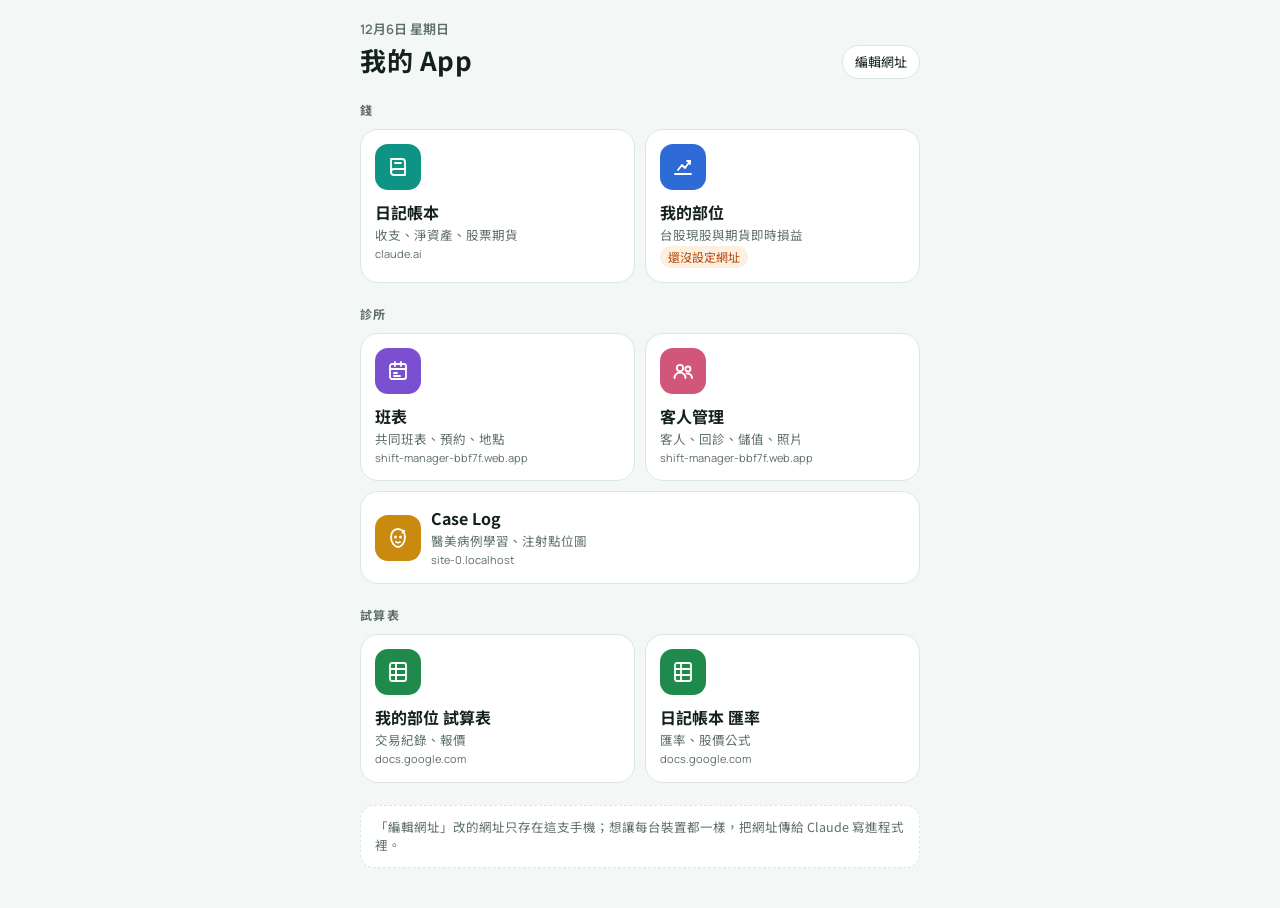
==== apps/index.html @ 2adb65c8 "Add 我的 App launcher PWA under apps/; Case Log SW only clears its own caches Co-Authored-By: Claude O" ====
<!doctype html>
<html lang="zh-Hant-TW">
<head>
<meta charset="utf-8">
<meta name="viewport" content="width=device-width,initial-scale=1,viewport-fit=cover">
<title>我的 App</title>
<meta name="theme-color" content="#F3F7F6" media="(prefers-color-scheme: light)">
<meta name="theme-color" content="#0E1615" media="(prefers-color-scheme: dark)">
<meta name="apple-mobile-web-app-capable" content="yes">
<meta name="mobile-web-app-capable" content="yes">
<meta name="apple-mobile-web-app-title" content="我的 App">
<meta name="apple-mobile-web-app-status-bar-style" content="default">
<link rel="manifest" href="manifest.webmanifest">
<link rel="icon" href="icons/icon.svg" type="image/svg+xml">
<link rel="apple-touch-icon" href="icons/apple-touch-icon.png">
<link rel="preconnect" href="https://fonts.googleapis.com">
<link rel="stylesheet" href="https://fonts.googleapis.com/css2?family=Manrope:wght@600;800&family=Noto+Sans+TC:wght@400;500;700&display=swap">
<style>
/* Layout: one column of grouped app tiles, like a phone home screen with labels */
:root{
  --bg:#F3F7F6; --card:#FFFFFF; --fg:#13201E; --muted:#5E6E6B; --line:#DCE6E4;
  --accent:#0E9384; --accent-soft:#E2F3F1; --warn:#B54708; --warn-soft:#FEF0E1;
  --t-money:#0E9384; --t-pos:#2E6BD6; --t-shift:#7A4FD0; --t-client:#D2557A; --t-case:#C98A0E; --t-sheet:#1F8A4C;
  --f-text:"Noto Sans TC","PingFang TC","Microsoft JhengHei",system-ui,sans-serif;
  --f-num:"Manrope","Noto Sans TC",system-ui,sans-serif;
}
@media (prefers-color-scheme: dark){:root:not([data-theme="light"]){
  --bg:#0E1615; --card:#17211F; --fg:#E8F0EE; --muted:#93A4A0; --line:#26322F;
  --accent:#2BB5A4; --accent-soft:#143330; --warn:#F2A35A; --warn-soft:#3A2716; color-scheme:dark}}
:root[data-theme="dark"]{
  --bg:#0E1615; --card:#17211F; --fg:#E8F0EE; --muted:#93A4A0; --line:#26322F;
  --accent:#2BB5A4; --accent-soft:#143330; --warn:#F2A35A; --warn-soft:#3A2716; color-scheme:dark}
*{-webkit-tap-highlight-color:transparent}
html{-webkit-text-size-adjust:100%}
body{margin:0;background:var(--bg);color:var(--fg);font-family:var(--f-text);font-size:15px;line-height:1.5;
  padding-left:max(16px,env(safe-area-inset-left,0px));padding-right:max(16px,env(safe-area-inset-right,0px));padding-block:calc(env(safe-area-inset-top,0px) + 20px) calc(env(safe-area-inset-bottom,0px) + 40px)}
.wrap{max-width:560px;margin:0 auto;display:flex;flex-direction:column;gap:22px}
header{display:flex;align-items:flex-end;justify-content:space-between;gap:12px}
h1{margin:0;font-size:26px;font-weight:700;letter-spacing:.02em}
.date{color:var(--muted);font-size:13px;font-family:var(--f-num);font-weight:600}
.edit-btn{border:1px solid var(--line);background:var(--card);color:var(--fg);font:inherit;font-size:13px;
  padding:6px 12px;border-radius:999px;cursor:pointer}
.edit-btn[aria-pressed="true"]{background:var(--accent);border-color:var(--accent);color:#fff}
section{display:flex;flex-direction:column;gap:10px}
h2{margin:0;font-size:12px;font-weight:700;color:var(--muted);letter-spacing:.12em}
.grid{display:grid;grid-template-columns:1fr 1fr;gap:10px}
@media (max-width:340px){.grid{grid-template-columns:1fr}}
.tile{position:relative;display:flex;flex-direction:column;gap:10px;padding:14px;border-radius:18px;
  background:var(--card);border:1px solid var(--line);color:inherit;text-decoration:none;min-width:0;
  transition:transform .12s ease, border-color .12s ease}
a.tile:hover{border-color:var(--accent)} a.tile:active{transform:scale(.97)}
a.tile:focus-visible{outline:3px solid var(--accent);outline-offset:2px}
.tile.wide{grid-column:1/-1;flex-direction:row;align-items:center}
.ic{width:46px;height:46px;border-radius:13px;display:grid;place-items:center;color:#fff;flex:none}
.ic svg{width:24px;height:24px}
.name{font-weight:700;font-size:16px}
.desc{color:var(--muted);font-size:12.5px;line-height:1.45}
.meta{display:flex;flex-direction:column;gap:2px;min-width:0}
.host{font-family:var(--f-num);font-size:11px;color:var(--muted);overflow:hidden;text-overflow:ellipsis;white-space:nowrap}
.need{font-size:12px;color:var(--warn);background:var(--warn-soft);padding:2px 8px;border-radius:999px;align-self:flex-start}
.editor{display:none;flex-direction:column;gap:6px}
body.editing .editor{display:flex}
body.editing a.tile{pointer-events:none}
body.editing .tile .editor{pointer-events:auto}
.editor input{font:inherit;font-size:13px;padding:7px 9px;border-radius:9px;border:1px solid var(--line);background:var(--bg);color:var(--fg);min-width:0;width:100%;box-sizing:border-box}
.editor .row{display:flex;gap:6px}
.editor button{font:inherit;font-size:12px;border:0;border-radius:9px;padding:6px 10px;cursor:pointer;background:var(--accent-soft);color:var(--accent);font-weight:700}
.tip{font-size:12.5px;color:var(--muted);background:var(--card);border:1px dashed var(--line);border-radius:14px;padding:12px 14px}
@media (prefers-reduced-motion:reduce){.tile{transition:none}}
</style>

</head>
<body>
<div class="wrap">
  <header>
    <div>
      <div class="date" id="today"></div>
      <h1>我的 App</h1>
    </div>
    <button class="edit-btn" id="editBtn" aria-pressed="false">編輯網址</button>
  </header>
  <div id="groups"></div>
  <div class="tip" id="tip">「編輯網址」改的網址只存在這支手機；想讓每台裝置都一樣，把網址傳給 Claude 寫進程式裡。</div>
</div>

<script>
const ICONS={
  book:'<path d="M5 4h11a3 3 0 0 1 3 3v13H8a3 3 0 0 1-3-3V4z"/><path d="M5 17a3 3 0 0 1 3-3h11"/><path d="M9 8h6"/>',
  chart:'<path d="M4 19h16"/><path d="M7 15l4-5 3 3 5-7"/><path d="M16 6h3v3"/>',
  cal:'<rect x="4" y="5" width="16" height="15" rx="2"/><path d="M4 10h16M9 3v4M15 3v4"/><path d="M8 14h3M8 17h6"/>',
  people:'<circle cx="9" cy="9" r="3.2"/><path d="M3.5 19a5.5 5.5 0 0 1 11 0"/><circle cx="17" cy="10" r="2.5"/><path d="M15.5 14.6A4.5 4.5 0 0 1 21 19"/>',
  face:'<path d="M12 3c4 0 7 3.2 7 8 0 5.5-3.4 10-7 10s-7-4.5-7-10c0-4.8 3-8 7-8z"/><circle cx="9.5" cy="11" r=".6" fill="currentColor"/><circle cx="14.5" cy="11" r=".6" fill="currentColor"/><path d="M10 16c1.2.8 2.8.8 4 0"/><path d="M16.5 6.5l1.8-1.8"/>',
  sheet:'<rect x="4" y="3" width="16" height="18" rx="2"/><path d="M4 9h16M4 15h16M10 3v18"/>'
};
const GROUPS=[
  {title:'錢',apps:[
    {id:'ledger',name:'日記帳本',desc:'收支、淨資產、股票期貨',icon:'book',color:'--t-money',url:'https://claude.ai/artifact/QLgekAkVEzZLRoMZ4GFEvG'},
    {id:'positions',name:'我的部位',desc:'台股現股與期貨即時損益',icon:'chart',color:'--t-pos',url:''},
  ]},
  {title:'診所',apps:[
    {id:'shift',name:'班表',desc:'共同班表、預約、地點',icon:'cal',color:'--t-shift',url:'https://shift-manager-bbf7f.web.app/'},
    {id:'clients',name:'客人管理',desc:'客人、回診、儲值、照片',icon:'people',color:'--t-client',url:'https://shift-manager-bbf7f.web.app/clients.html'},
    {id:'caselog',name:'Case Log',desc:'醫美病例學習、注射點位圖',icon:'face',color:'--t-case',url:'../',wide:true},
  ]},
  {title:'試算表',apps:[
    {id:'sheet-pos',name:'我的部位 試算表',desc:'交易紀錄、報價',icon:'sheet',color:'--t-sheet',url:'https://docs.google.com/spreadsheets/d/1y4_HbF1t21QIRtJWTiyBba0ShcjYtWQHydiTsLv2Zfc/edit'},
    {id:'sheet-fx',name:'日記帳本 匯率',desc:'匯率、股價公式',icon:'sheet',color:'--t-sheet',url:'https://docs.google.com/spreadsheets/d/1jmUV3Iv3xXHpUhb21glSg-0U-w5IxlKF2MsFhFzVFn0/edit'},
  ]},
];
const KEY='apps.urls.v1';
let saved={};
try{saved=JSON.parse(localStorage.getItem(KEY)||'{}')||{}}catch(e){saved={}}
const store=()=>{try{localStorage.setItem(KEY,JSON.stringify(saved))}catch(e){}};
const urlOf=a=>(saved[a.id]||a.url||'').trim();
const hostOf=u=>{try{const h=new URL(u,location.href).hostname;return h.replace(/^www\./,'')}catch(e){return ''}};
const esc=s=>String(s).replace(/[&<>"]/g,c=>({'&':'&amp;','<':'&lt;','>':'&gt;','"':'&quot;'}[c]));

function render(){
  const root=document.getElementById('groups');
  root.innerHTML=GROUPS.map(g=>`<section><h2>${esc(g.title)}</h2><div class="grid">${g.apps.map(tile).join('')}</div></section>`).join('');
  root.style.display='flex';root.style.flexDirection='column';root.style.gap='22px';
  root.querySelectorAll('[data-save]').forEach(b=>b.onclick=()=>{
    const id=b.dataset.save,inp=document.getElementById('u-'+id),v=inp.value.trim();
    if(v && !/^https:\/\//.test(v)){inp.setCustomValidity('網址要以 https:// 開頭');inp.reportValidity();return}
    if(v)saved[id]=v;else delete saved[id];store();render();
  });
}
function tile(a){
  const u=urlOf(a),tag=u?'a':'div',same=u&&!/^https?:/.test(u);
  const attrs=u?` href="${esc(u)}"${same?'':' target="_blank" rel="noopener"'}`:'';
  return `<${tag} class="tile${a.wide?' wide':''}"${attrs}>
    <span class="ic" style="background:var(${a.color})"><svg viewBox="0 0 24 24" fill="none" stroke="currentColor" stroke-width="1.8" stroke-linecap="round" stroke-linejoin="round">${ICONS[a.icon]}</svg></span>
    <span class="meta"><span class="name">${esc(a.name)}</span><span class="desc">${esc(a.desc)}</span>
      ${u?`<span class="host">${esc(hostOf(u))}</span>`:`<span class="need">還沒設定網址</span>`}</span>
    <span class="editor"><input id="u-${a.id}" type="url" inputmode="url" placeholder="https://…" value="${esc(saved[a.id]||a.url||'')}">
      <span class="row"><button type="button" data-save="${a.id}">儲存</button></span></span>
  </${tag}>`;
}
document.getElementById('editBtn').onclick=e=>{
  const on=!document.body.classList.contains('editing');
  document.body.classList.toggle('editing',on);e.currentTarget.setAttribute('aria-pressed',on);
  e.currentTarget.textContent=on?'完成':'編輯網址';
};
const d=new Date(),wd='日一二三四五六'[d.getDay()];
document.getElementById('today').textContent=`${d.getMonth()+1}月${d.getDate()}日 星期${wd}`;
document.getElementById('groups').addEventListener('click',e=>{if(document.body.classList.contains('editing')&&e.target.closest('a.tile'))e.preventDefault()});
render();
if('serviceWorker' in navigator)navigator.serviceWorker.register('sw.js').catch(()=>{});
</script>
</body>
</html>
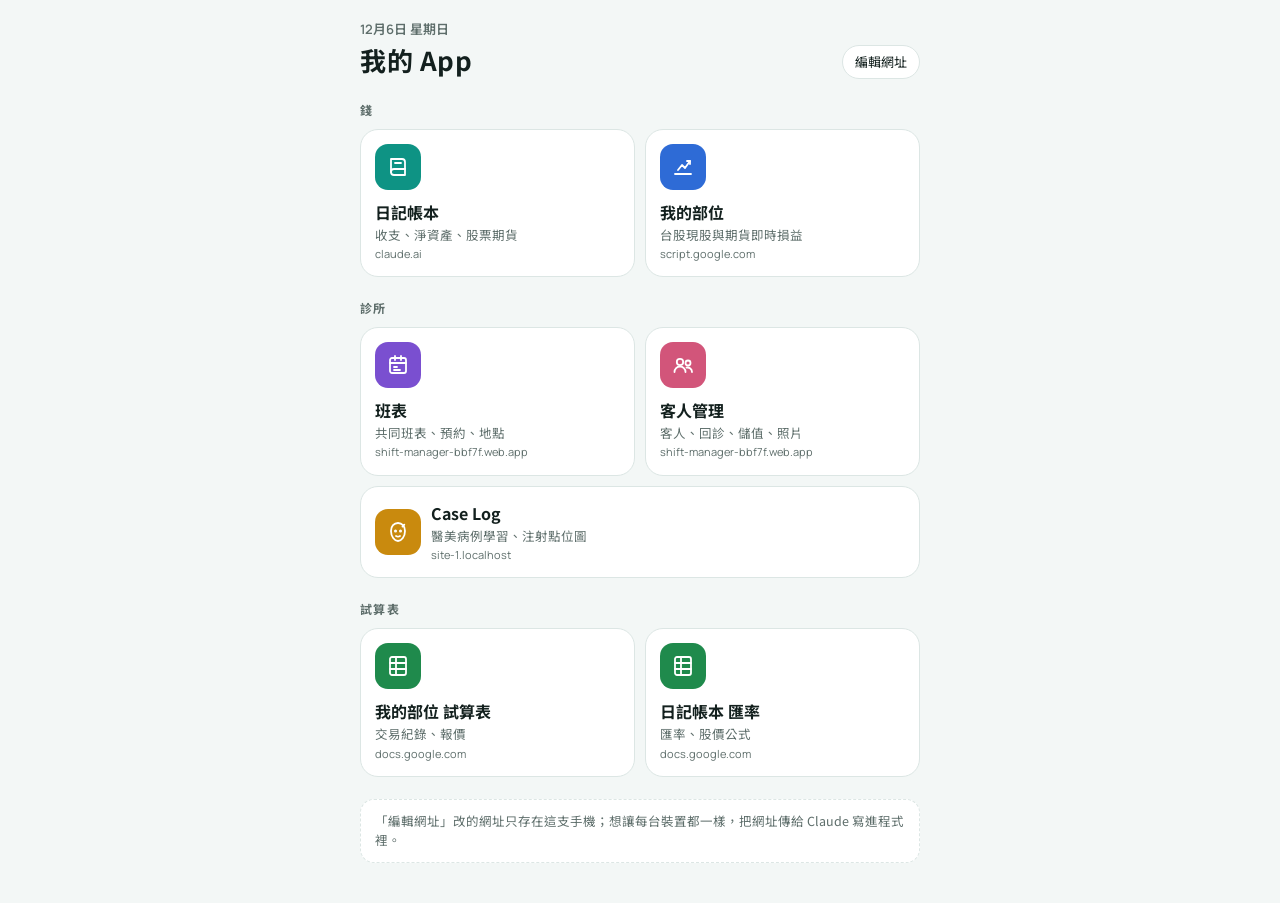
==== commit dab99695: "我的 App：填上我的部位網址 Co-Authored-By: Claude Opus 5.5 <noreply@anthropic.com> Claude-Session: https://clau" ====
--- a/apps/index.html
+++ b/apps/index.html
@@ -95,7 +95,7 @@
 const GROUPS=[
   {title:'錢',apps:[
     {id:'ledger',name:'日記帳本',desc:'收支、淨資產、股票期貨',icon:'book',color:'--t-money',url:'https://claude.ai/artifact/QLgekAkVEzZLRoMZ4GFEvG'},
-    {id:'positions',name:'我的部位',desc:'台股現股與期貨即時損益',icon:'chart',color:'--t-pos',url:''},
+    {id:'positions',name:'我的部位',desc:'台股現股與期貨即時損益',icon:'chart',color:'--t-pos',url:'https://script.google.com/macros/s/AKfycbxUpTMEnhmroNZbFgL2jMbumhoqRTNgbPiii-YeFeHNcYHyUEXfkyBFF0sO0Z4H2jgccA/exec'},
   ]},
   {title:'診所',apps:[
     {id:'shift',name:'班表',desc:'共同班表、預約、地點',icon:'cal',color:'--t-shift',url:'https://shift-manager-bbf7f.web.app/'},
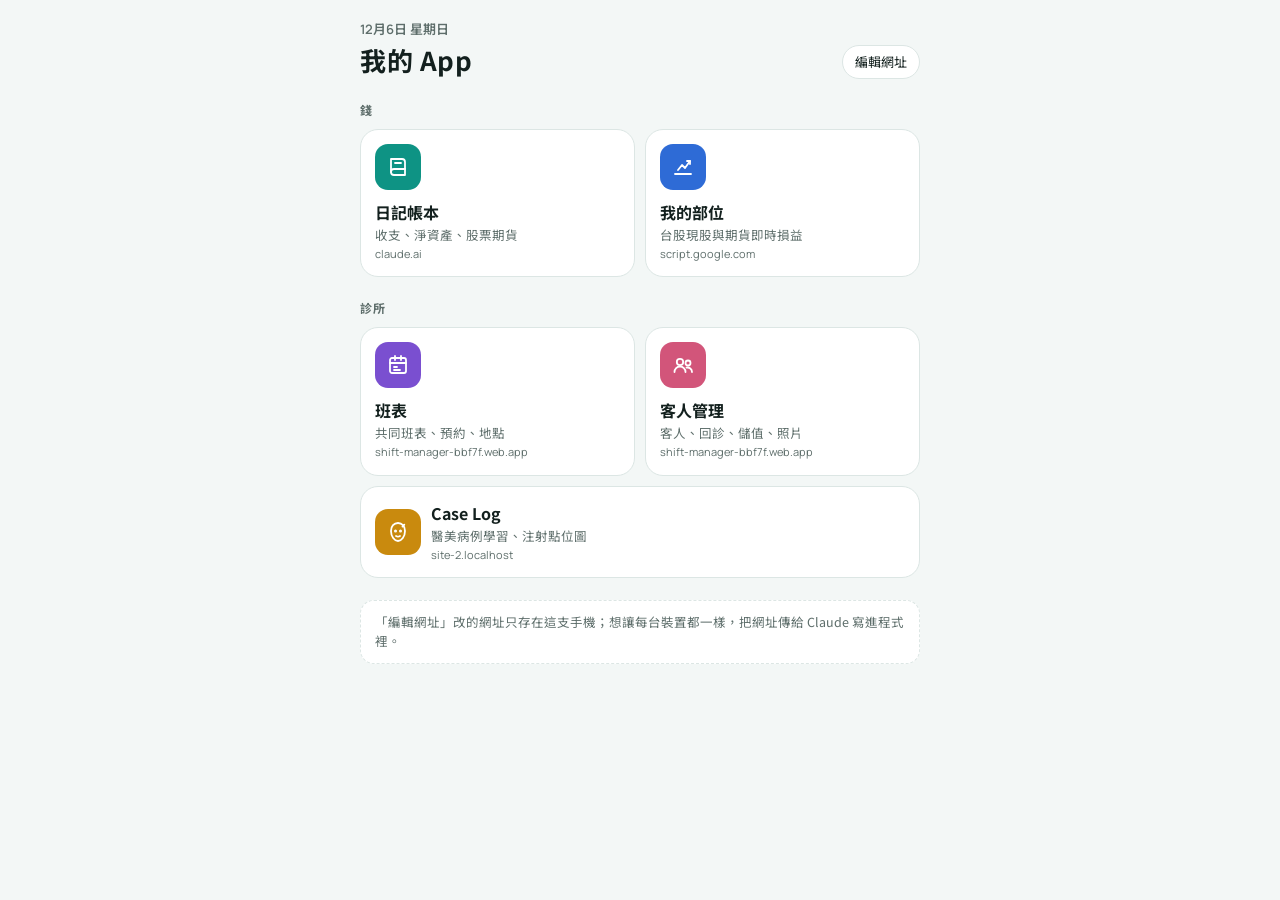
==== commit 9534ad5c: "我的 App：拿掉試算表 Co-Authored-By: Claude Opus 5.5 <noreply@anthropic.com> Claude-Session: https://claude." ====
--- a/apps/index.html
+++ b/apps/index.html
@@ -20,7 +20,7 @@
 :root{
   --bg:#F3F7F6; --card:#FFFFFF; --fg:#13201E; --muted:#5E6E6B; --line:#DCE6E4;
   --accent:#0E9384; --accent-soft:#E2F3F1; --warn:#B54708; --warn-soft:#FEF0E1;
-  --t-money:#0E9384; --t-pos:#2E6BD6; --t-shift:#7A4FD0; --t-client:#D2557A; --t-case:#C98A0E; --t-sheet:#1F8A4C;
+  --t-money:#0E9384; --t-pos:#2E6BD6; --t-shift:#7A4FD0; --t-client:#D2557A; --t-case:#C98A0E;
   --f-text:"Noto Sans TC","PingFang TC","Microsoft JhengHei",system-ui,sans-serif;
   --f-num:"Manrope","Noto Sans TC",system-ui,sans-serif;
 }
@@ -90,7 +90,6 @@
   cal:'<rect x="4" y="5" width="16" height="15" rx="2"/><path d="M4 10h16M9 3v4M15 3v4"/><path d="M8 14h3M8 17h6"/>',
   people:'<circle cx="9" cy="9" r="3.2"/><path d="M3.5 19a5.5 5.5 0 0 1 11 0"/><circle cx="17" cy="10" r="2.5"/><path d="M15.5 14.6A4.5 4.5 0 0 1 21 19"/>',
   face:'<path d="M12 3c4 0 7 3.2 7 8 0 5.5-3.4 10-7 10s-7-4.5-7-10c0-4.8 3-8 7-8z"/><circle cx="9.5" cy="11" r=".6" fill="currentColor"/><circle cx="14.5" cy="11" r=".6" fill="currentColor"/><path d="M10 16c1.2.8 2.8.8 4 0"/><path d="M16.5 6.5l1.8-1.8"/>',
-  sheet:'<rect x="4" y="3" width="16" height="18" rx="2"/><path d="M4 9h16M4 15h16M10 3v18"/>'
 };
 const GROUPS=[
   {title:'錢',apps:[
@@ -101,10 +100,6 @@
     {id:'shift',name:'班表',desc:'共同班表、預約、地點',icon:'cal',color:'--t-shift',url:'https://shift-manager-bbf7f.web.app/'},
     {id:'clients',name:'客人管理',desc:'客人、回診、儲值、照片',icon:'people',color:'--t-client',url:'https://shift-manager-bbf7f.web.app/clients.html'},
     {id:'caselog',name:'Case Log',desc:'醫美病例學習、注射點位圖',icon:'face',color:'--t-case',url:'../',wide:true},
-  ]},
-  {title:'試算表',apps:[
-    {id:'sheet-pos',name:'我的部位 試算表',desc:'交易紀錄、報價',icon:'sheet',color:'--t-sheet',url:'https://docs.google.com/spreadsheets/d/1y4_HbF1t21QIRtJWTiyBba0ShcjYtWQHydiTsLv2Zfc/edit'},
-    {id:'sheet-fx',name:'日記帳本 匯率',desc:'匯率、股價公式',icon:'sheet',color:'--t-sheet',url:'https://docs.google.com/spreadsheets/d/1jmUV3Iv3xXHpUhb21glSg-0U-w5IxlKF2MsFhFzVFn0/edit'},
   ]},
 ];
 const KEY='apps.urls.v1';
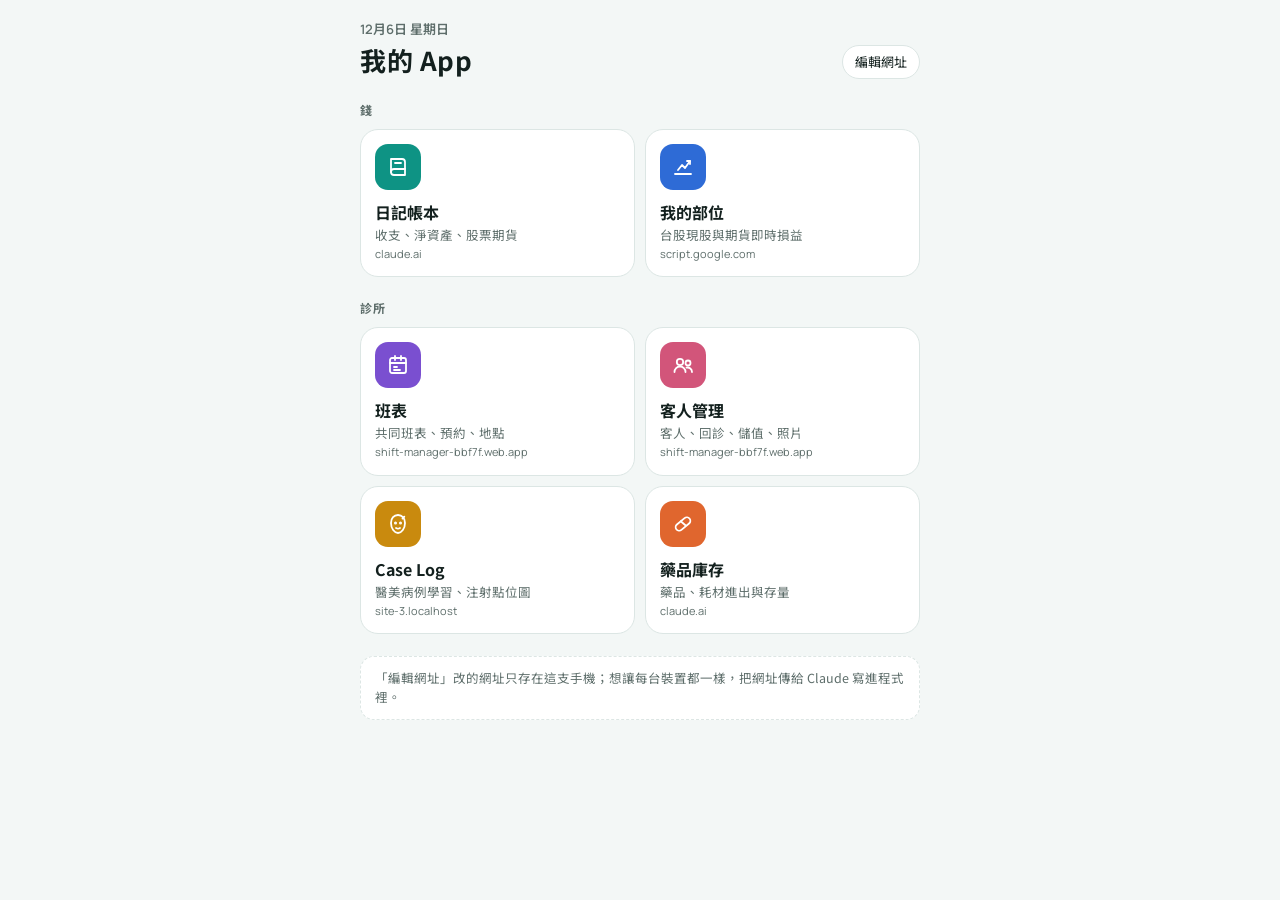
==== commit 4bfa56ea: "我的 App：加入藥品庫存 Co-Authored-By: Claude Opus 5.5 <noreply@anthropic.com> Claude-Session: https://claude" ====
--- a/apps/index.html
+++ b/apps/index.html
@@ -20,7 +20,7 @@
 :root{
   --bg:#F3F7F6; --card:#FFFFFF; --fg:#13201E; --muted:#5E6E6B; --line:#DCE6E4;
   --accent:#0E9384; --accent-soft:#E2F3F1; --warn:#B54708; --warn-soft:#FEF0E1;
-  --t-money:#0E9384; --t-pos:#2E6BD6; --t-shift:#7A4FD0; --t-client:#D2557A; --t-case:#C98A0E;
+  --t-money:#0E9384; --t-pos:#2E6BD6; --t-shift:#7A4FD0; --t-client:#D2557A; --t-case:#C98A0E; --t-med:#E0662E;
   --f-text:"Noto Sans TC","PingFang TC","Microsoft JhengHei",system-ui,sans-serif;
   --f-num:"Manrope","Noto Sans TC",system-ui,sans-serif;
 }
@@ -89,6 +89,7 @@
   chart:'<path d="M4 19h16"/><path d="M7 15l4-5 3 3 5-7"/><path d="M16 6h3v3"/>',
   cal:'<rect x="4" y="5" width="16" height="15" rx="2"/><path d="M4 10h16M9 3v4M15 3v4"/><path d="M8 14h3M8 17h6"/>',
   people:'<circle cx="9" cy="9" r="3.2"/><path d="M3.5 19a5.5 5.5 0 0 1 11 0"/><circle cx="17" cy="10" r="2.5"/><path d="M15.5 14.6A4.5 4.5 0 0 1 21 19"/>',
+  pill:'<rect x="3.5" y="8.5" width="17" height="7" rx="3.5" transform="rotate(-40 12 12)"/><path d="M9.7 9.3l5 4.2"/>',
   face:'<path d="M12 3c4 0 7 3.2 7 8 0 5.5-3.4 10-7 10s-7-4.5-7-10c0-4.8 3-8 7-8z"/><circle cx="9.5" cy="11" r=".6" fill="currentColor"/><circle cx="14.5" cy="11" r=".6" fill="currentColor"/><path d="M10 16c1.2.8 2.8.8 4 0"/><path d="M16.5 6.5l1.8-1.8"/>',
 };
 const GROUPS=[
@@ -99,7 +100,8 @@
   {title:'診所',apps:[
     {id:'shift',name:'班表',desc:'共同班表、預約、地點',icon:'cal',color:'--t-shift',url:'https://shift-manager-bbf7f.web.app/'},
     {id:'clients',name:'客人管理',desc:'客人、回診、儲值、照片',icon:'people',color:'--t-client',url:'https://shift-manager-bbf7f.web.app/clients.html'},
-    {id:'caselog',name:'Case Log',desc:'醫美病例學習、注射點位圖',icon:'face',color:'--t-case',url:'../',wide:true},
+    {id:'caselog',name:'Case Log',desc:'醫美病例學習、注射點位圖',icon:'face',color:'--t-case',url:'../',wide:false},
+    {id:'meds',name:'藥品庫存',desc:'藥品、耗材進出與存量',icon:'pill',color:'--t-med',url:'https://claude.ai/artifact/6TnYaCchzBXrHrCYPUxqK1'},
   ]},
 ];
 const KEY='apps.urls.v1';
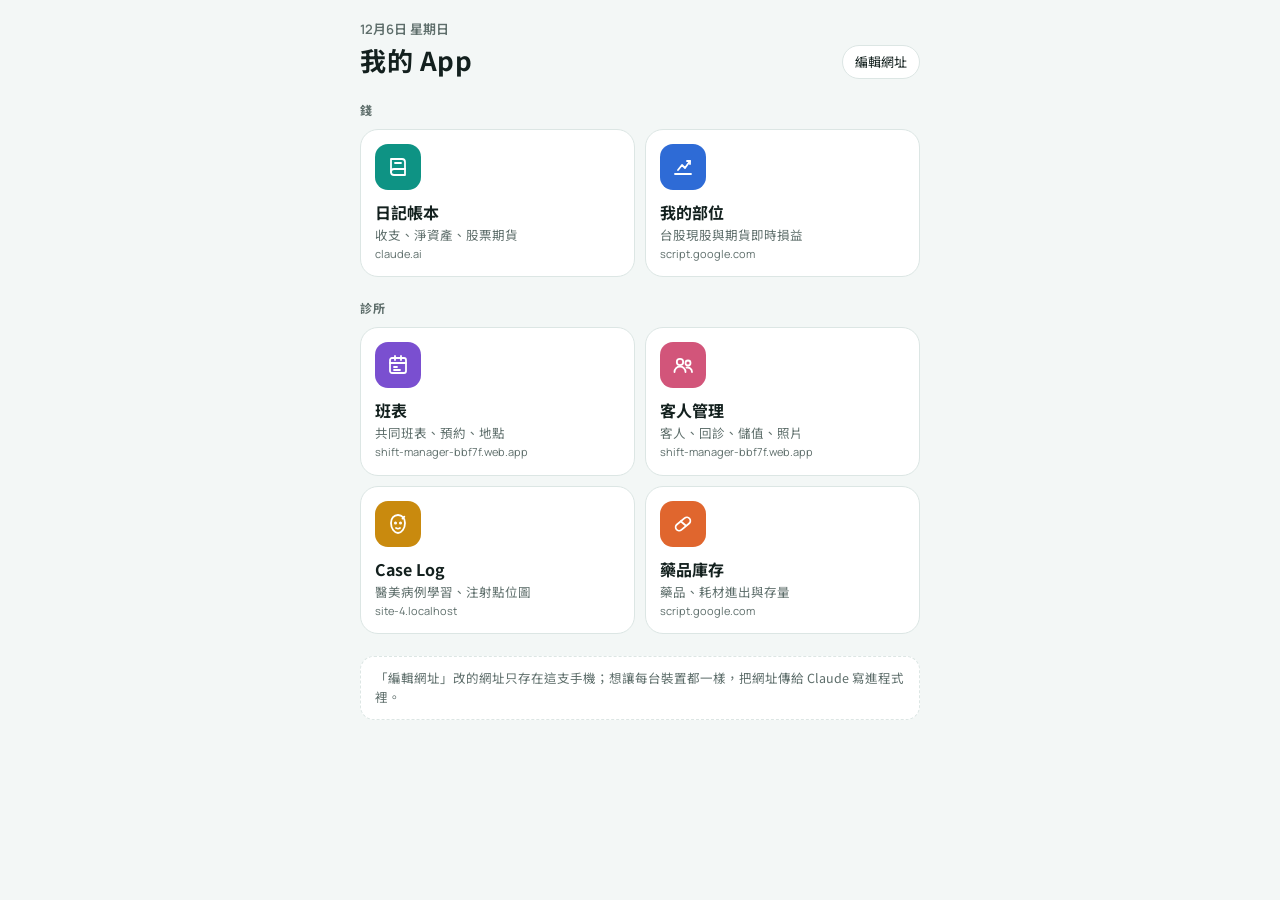
==== commit 9061217e: "我的 App：藥品庫存改連到最新版 Co-Authored-By: Claude Opus 5.5 <noreply@anthropic.com> Claude-Session: https://cl" ====
--- a/apps/index.html
+++ b/apps/index.html
@@ -101,7 +101,7 @@
     {id:'shift',name:'班表',desc:'共同班表、預約、地點',icon:'cal',color:'--t-shift',url:'https://shift-manager-bbf7f.web.app/'},
     {id:'clients',name:'客人管理',desc:'客人、回診、儲值、照片',icon:'people',color:'--t-client',url:'https://shift-manager-bbf7f.web.app/clients.html'},
     {id:'caselog',name:'Case Log',desc:'醫美病例學習、注射點位圖',icon:'face',color:'--t-case',url:'../',wide:false},
-    {id:'meds',name:'藥品庫存',desc:'藥品、耗材進出與存量',icon:'pill',color:'--t-med',url:'https://claude.ai/artifact/6TnYaCchzBXrHrCYPUxqK1'},
+    {id:'meds',name:'藥品庫存',desc:'藥品、耗材進出與存量',icon:'pill',color:'--t-med',url:'https://script.google.com/macros/s/AKfycbyXVi1RhoZxAH6RrTS6Q_q4W0mHnyYX5fDOOu5B9BYEgFH1ISNnl_C-pGX1qmr0Uy7snQ/exec'},
   ]},
 ];
 const KEY='apps.urls.v1';
